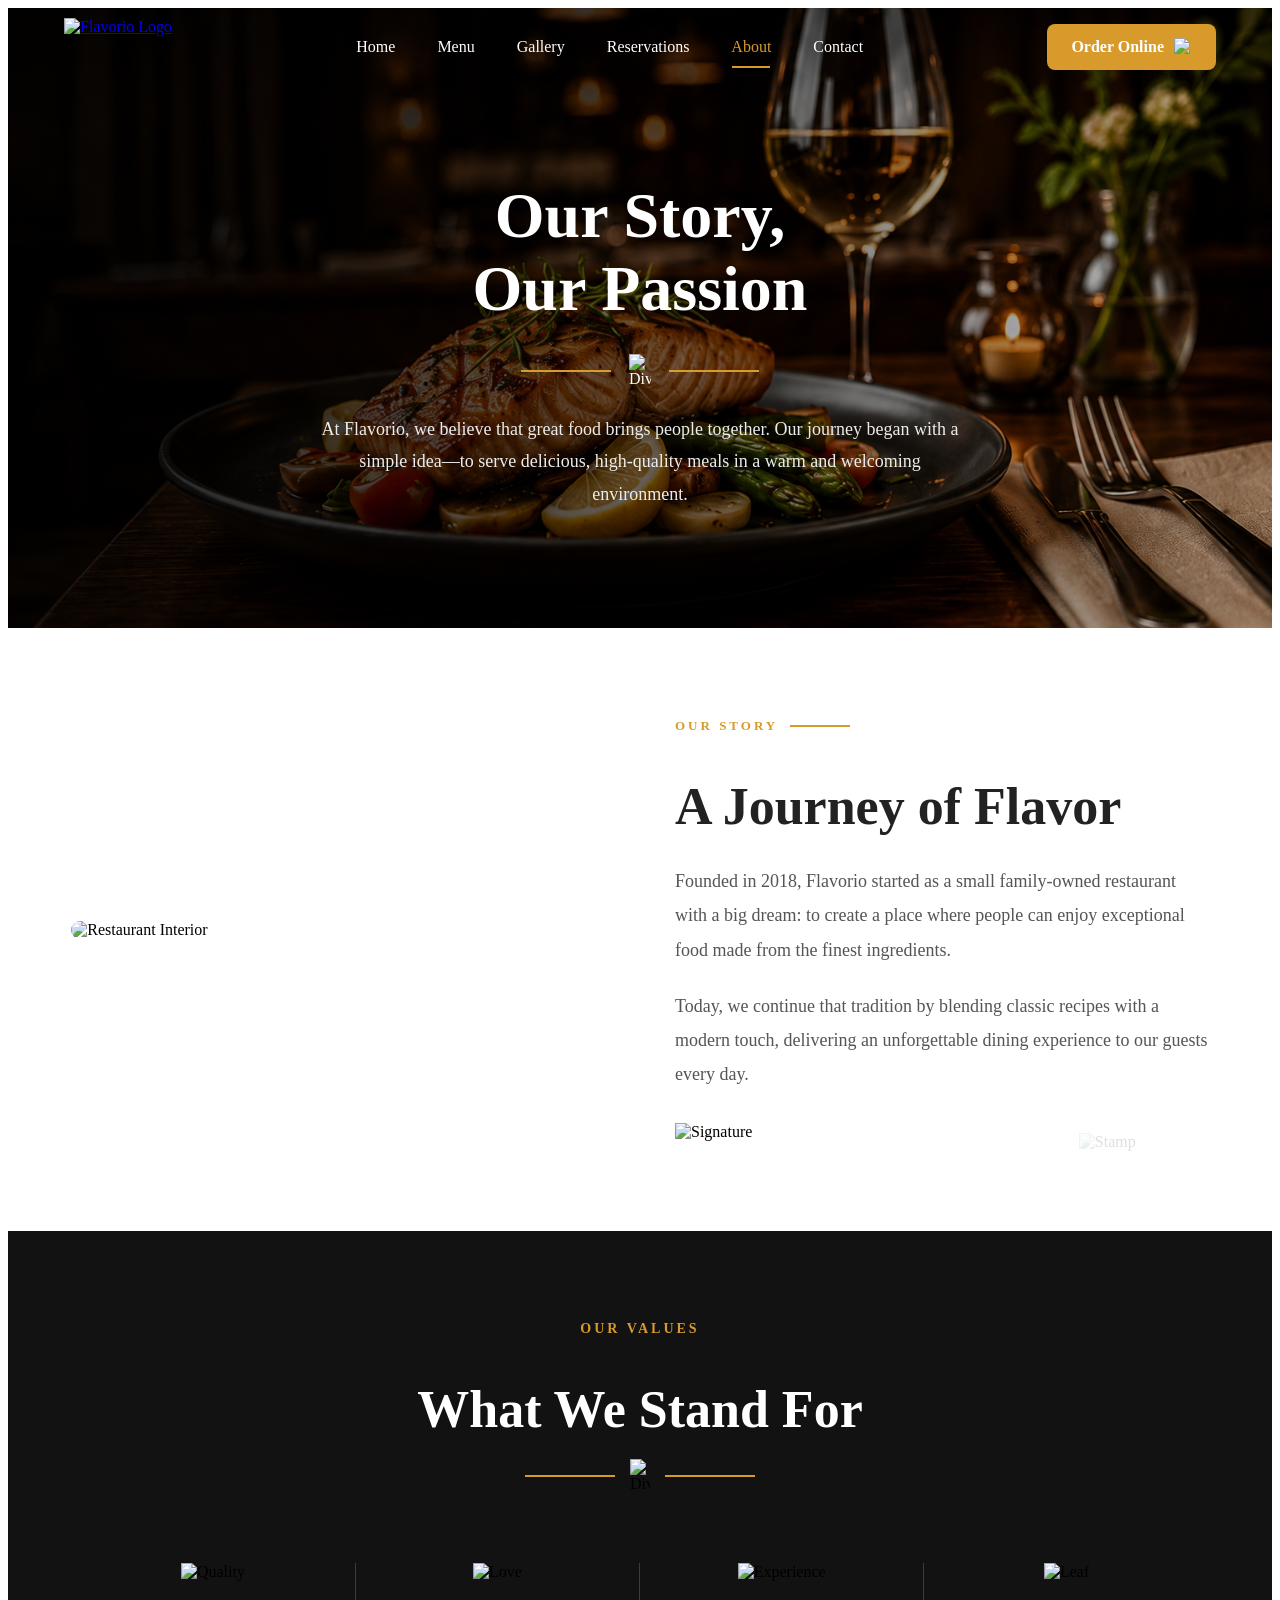
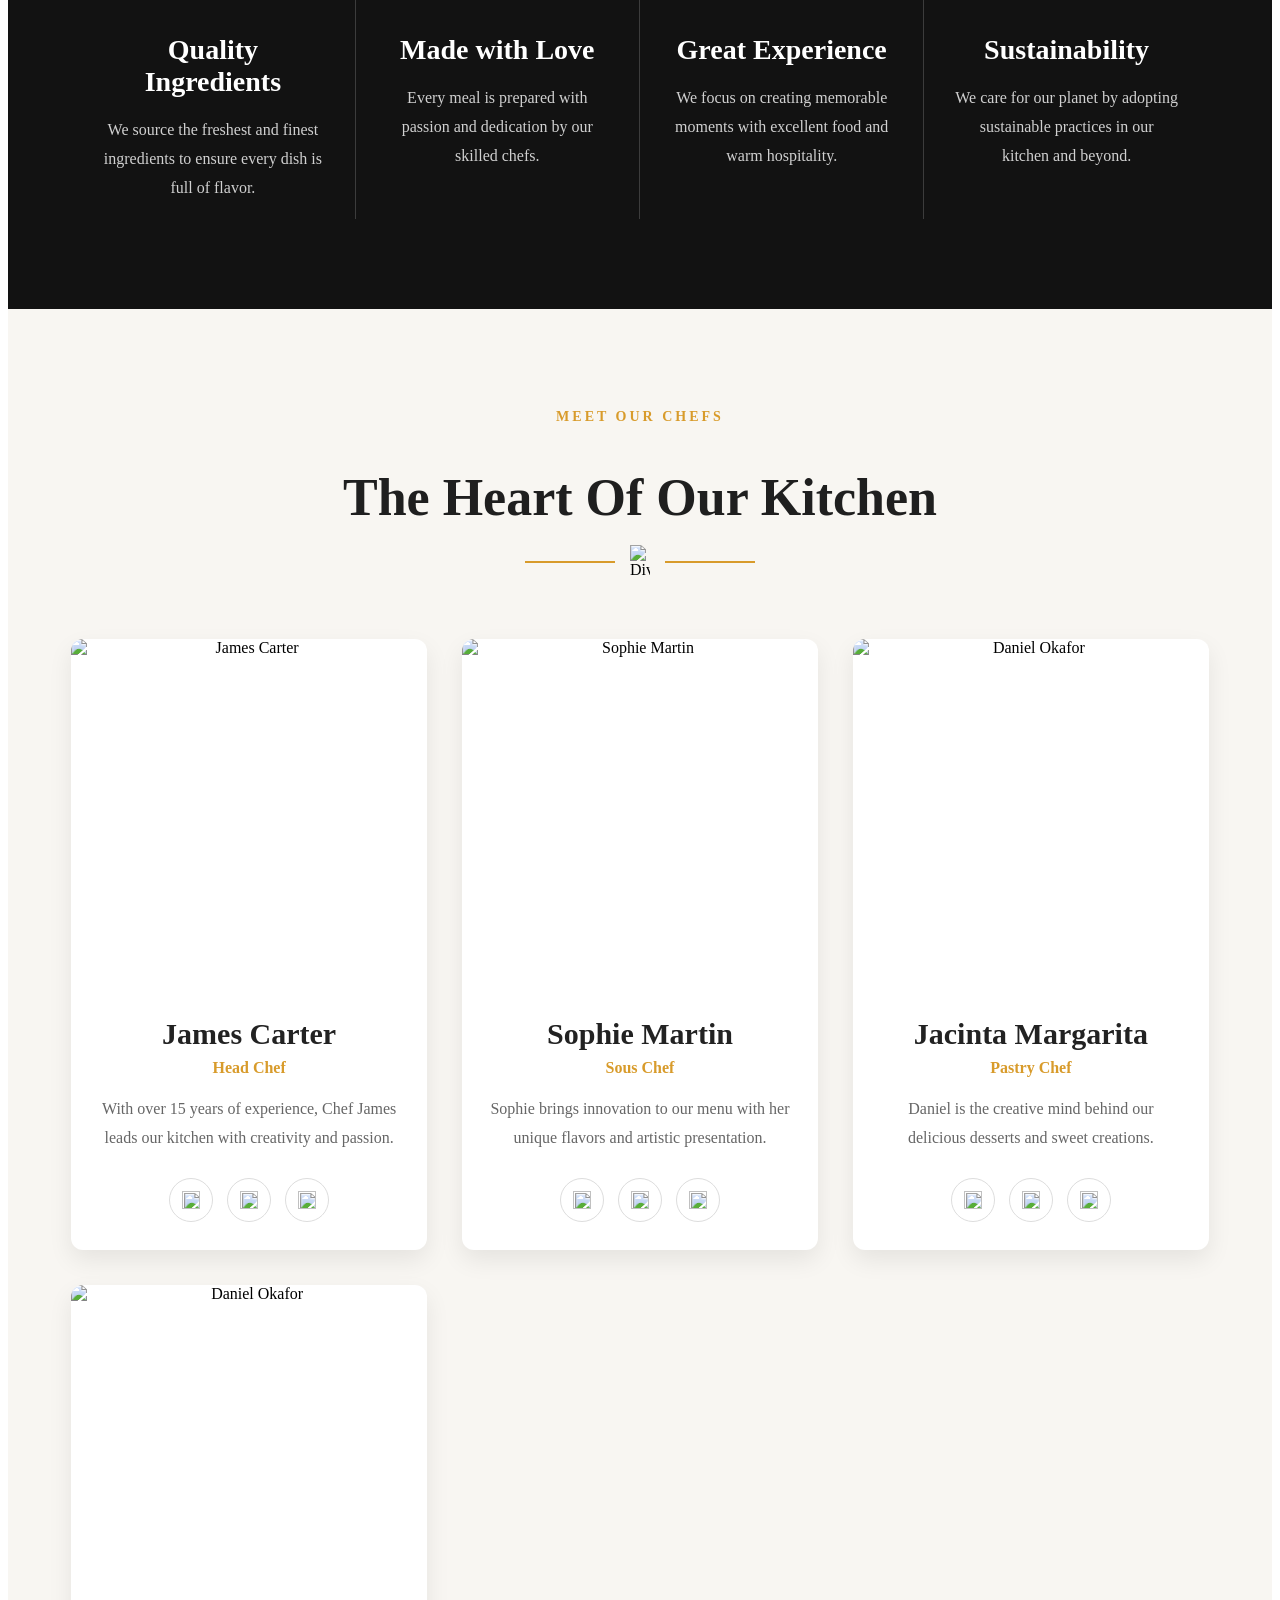
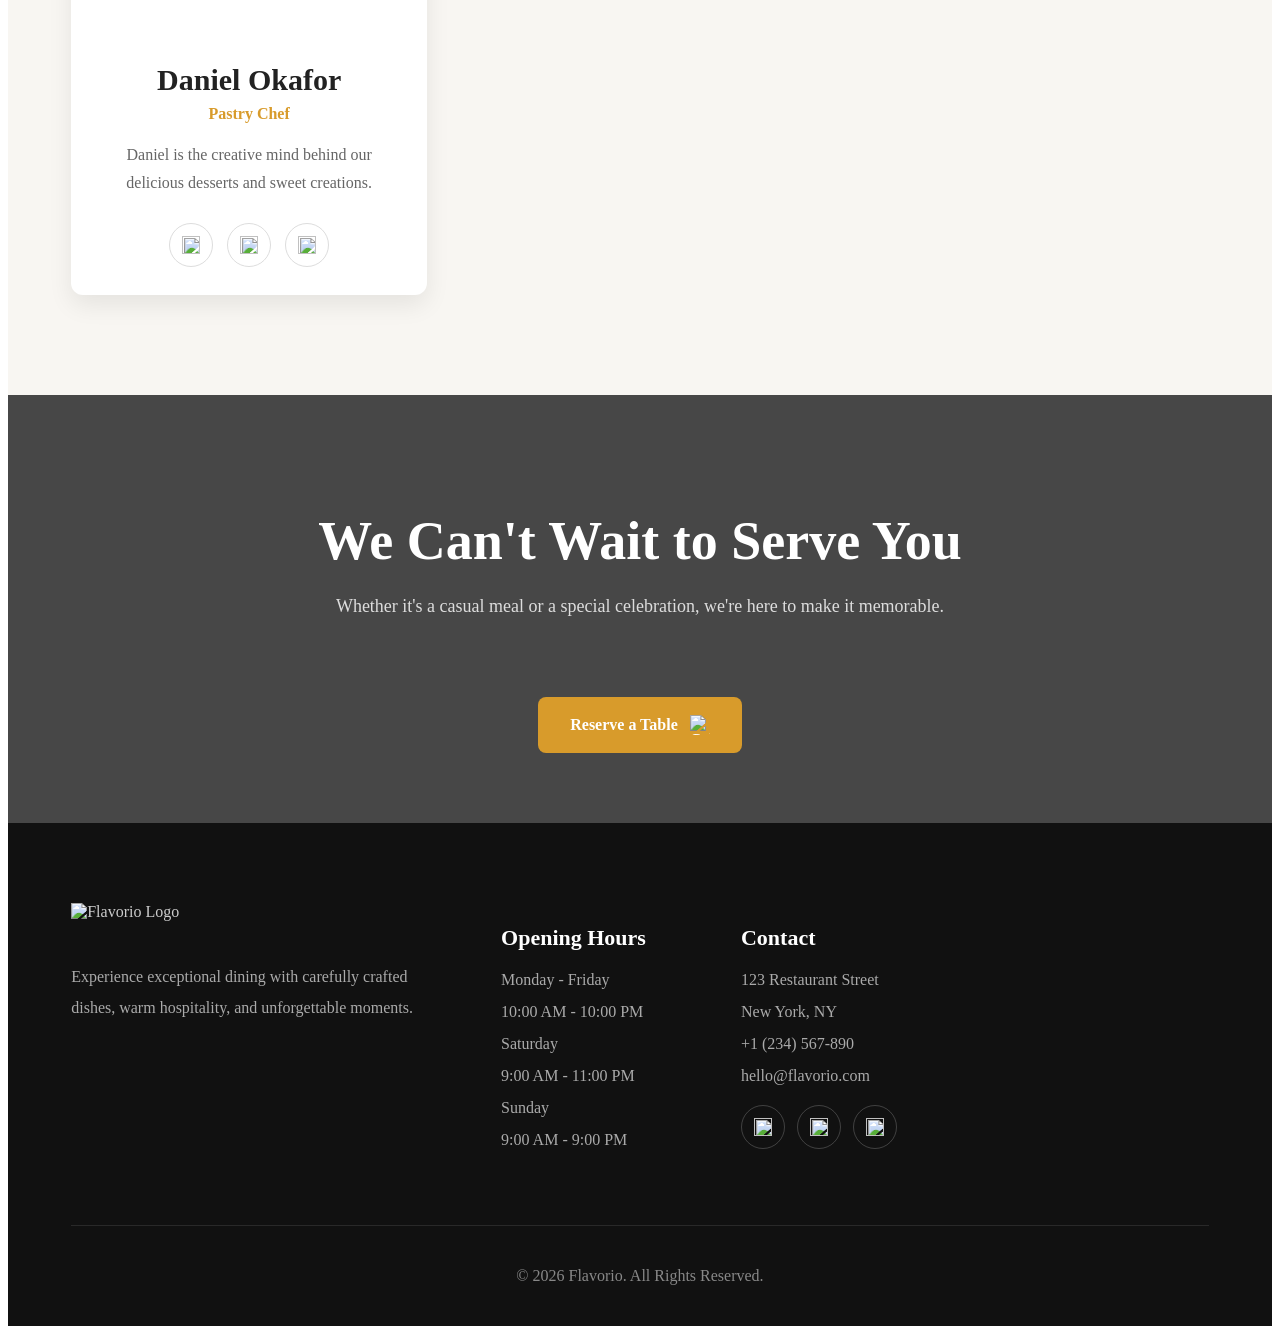
==== about.html @ da3a78e6 "Add files via upload" ====
<!DOCTYPE html>
<html>

<head>
        <meta charset="UTF-8">
        <meta name="viewport" content="width=device-width, initial-scale=1">
        <link rel="stylesheet" href="about.css"/>
        <style>
            
        </style>
        <title>About Us</title>
</head>

<body>
    <header class="header">

    <div class="container navbar">

        <a href="index.html" class="logo">
            <img src="logo.svg" alt="Flavorio Logo">

        </a>
        <nav class="nav">

            <a href="index.html">Home</a>


            <a href="menu.html">Menu</a>

            <a href="gallery.html">Gallery</a>

            <a href="reservations.html">Reservations</a>
            
                        <a href="about.html" class="active">About</a>


            <a href="contact.html">Contact</a>

        </nav>

        <a href="order.html" class="order-btn">

            <span>Order Online</span>

            <img src="bag.svg" alt="Bag">

        </a>

    </div>

</header>
        <section class="about-hero">

    <div class="about-overlay"></div>

    <div class="container about-content">

        <div class="about-text">



            <h1>
                Our Story,<br>
                Our Passion
            </h1>

            <div class="hero-divider">

                <span></span>

                <img src="fork-divider.svg" alt="Divider">

                <span></span>

            </div>

            <p>
                At Flavorio, we believe that great food brings people together.
                Our journey began with a simple idea—to serve delicious,
                high-quality meals in a warm and welcoming environment.
            </p>

        </div>

    </div>

</section>

<section class="story-section">

    <div class="container story-container">

        <div class="story-image">

            <img src="/restaurant.jpg" alt="Restaurant Interior">

        </div>

        <div class="story-content">

            <span class="story-tag">
                OUR STORY
            </span>

            <h2>
                A Journey of Flavor
            </h2>

            <p>
                Founded in 2018, Flavorio started as a small family-owned
                restaurant with a big dream: to create a place where
                people can enjoy exceptional food made from the finest
                ingredients.
            </p>

            <p>
                Today, we continue that tradition by blending classic
                recipes with a modern touch, delivering an unforgettable
                dining experience to our guests every day.
            </p>

            <img src="signature.jpg"
                 class="signature"
                 alt="Signature">

            <img src="stamp.png"
                 class="story-stamp"
                 alt="Stamp">

        </div>

    </div>

</section>

<section class="values">

    <div class="container">

        <span class="values-tag">
            OUR VALUES
        </span>

        <h2>
            What We Stand For
        </h2>

        <div class="values-divider">

            <span></span>

            <img src="fork-divider.svg" alt="Divider">

            <span></span>

        </div>

        <div class="values-grid">

            <div class="value-card">

                <img src="quality.svg" alt="Quality">

                <h3>Quality Ingredients</h3>

                <p>
                    We source the freshest and finest ingredients
                    to ensure every dish is full of flavor.
                </p>

            </div>

            <div class="value-card">

                <img src="love.svg" alt="Love">

                <h3>Made with Love</h3>

                <p>
                    Every meal is prepared with passion and
                    dedication by our skilled chefs.
                </p>

            </div>

            <div class="value-card">

                <img src="experience.svg" alt="Experience">

                <h3>Great Experience</h3>

                <p>
                    We focus on creating memorable moments
                    with excellent food and warm hospitality.
                </p>

            </div>

            <div class="value-card">

                <img src="leaf.svg" alt="Leaf">

                <h3>Sustainability</h3>

                <p>
                    We care for our planet by adopting
                    sustainable practices in our kitchen
                    and beyond.
                </p>

            </div>

        </div>

    </div>

</section>



<section class="chefs">

    <div class="container">

        <span class="section-subtitle">
            MEET OUR CHEFS
        </span>

        <h2>
            The Heart Of Our Kitchen
        </h2>

        <div class="section-divider">

            <span></span>

            <img src="fork-divider.svg" alt="Divider">

            <span></span>

        </div>

        <div class="chef-grid">

            <div class="chef-card">

                <img src="chef-1.jpg" alt="James Carter" class="chef-image">

                <div class="chef-content">

                    <h3>James Carter</h3>

                    <span class="chef-role">
                        Head Chef
                    </span>

                    <p>
                        With over 15 years of experience, Chef James
                        leads our kitchen with creativity and passion.
                    </p>

                    <div class="chef-social">

                        <a href="#">
                            <img src="facebook.svg" alt="">
                        </a>

                        <a href="#">
                            <img src="instagram.svg" alt="">
                        </a>

                        <a href="#">
                            <img src="twitter.svg" alt="">
                        </a>

                    </div>

                </div>

            </div>

            <div class="chef-card">

                <img src="chef-2.jpg" alt="Sophie Martin" class="chef-image">

                <div class="chef-content">

                    <h3>Sophie Martin</h3>

                    <span class="chef-role">
                        Sous Chef
                    </span>

                    <p>
                        Sophie brings innovation to our menu with her
                        unique flavors and artistic presentation.
                    </p>

                    <div class="chef-social">

                        <a href="#"><img src="facebook.svg" alt=""></a>

                        <a href="#"><img src="instagram.svg" alt=""></a>

                        <a href="#"><img src="twitter.svg" alt=""></a>

                    </div>

                </div>

            </div>

            <div class="chef-card">

                <img src="chef-4.jpg" alt="Daniel Okafor" class="chef-image">

                <div class="chef-content">

                    <h3>Jacinta Margarita</h3>

                    <span class="chef-role">
                        Pastry Chef
                    </span>

                    <p>
                        Daniel is the creative mind behind our delicious
                        desserts and sweet creations.
                    </p>

                    <div class="chef-social">

                        <a href="#"><img src="facebook.svg" alt=""></a>

                        <a href="#"><img src="instagram.svg" alt=""></a>

                        <a href="#"><img src="twitter.svg" alt=""></a>

                    </div>

                </div>
            </div>
                
                            <div class="chef-card">

                <img src="chef-3.jpg" alt="Daniel Okafor" class="chef-image">

                <div class="chef-content">

                    <h3>Daniel Okafor</h3>

                    <span class="chef-role">
                        Pastry Chef
                    </span>

                    <p>
                        Daniel is the creative mind behind our delicious
                        desserts and sweet creations.
                    </p>

                    <div class="chef-social">

                        <a href="#"><img src="facebook.svg" alt=""></a>

                        <a href="#"><img src="instagram.svg" alt=""></a>

                        <a href="#"><img src="twitter.svg" alt=""></a>

                    </div>

                </div>

            

            </div>

        </div>

    </div>

</section>
<section class="cta">

    <div class="container cta-content">

        <div class="cta-text">

            <h2>We Can't Wait to Serve You</h2>

            <p>
                Whether it's a casual meal or a special celebration,
                we're here to make it memorable.
            </p>

        </div>



<a href="reservation.html" class="cta-btn ">
    Reserve a Table


            <img src="calendar.svg" alt="Calendar">

        </a>

    </div>

</section>
<footer class="footer">

    <div class="container">

        <div class="footer-grid">

            <div class="footer-column">

                <img src="logo.svg" alt="Flavorio Logo" class="footer-logo">

                <p>
                    Experience exceptional dining with carefully crafted
                    dishes, warm hospitality, and unforgettable moments.
                </p>

            </div>

            <div class="footer-column">

                <h3>Opening Hours</h3>

                <ul>

                    <li>Monday - Friday</li>
                    <li>10:00 AM - 10:00 PM</li>

                    <li>Saturday</li>
                    <li>9:00 AM - 11:00 PM</li>

                    <li>Sunday</li>
                    <li>9:00 AM - 9:00 PM</li>

                </ul>

            </div>

            <div class="footer-column">

                <h3>Contact</h3>

                <ul>

                    <li>123 Restaurant Street</li>

                    <li>New York, NY</li>

                    <li>+1 (234) 567-890</li>

                    <li>hello@flavorio.com</li>

                </ul>

                <div class="footer-social">

                    <a href="#"><img src="facebook.svg" alt=""></a>

                    <a href="#"><img src="instagram.svg" alt=""></a>

                    <a href="#"><img src="twitter.svg" alt=""></a>

                </div>

            </div>

        </div>

        <div class="footer-bottom">

            <p>
                © 2026 Flavorio. All Rights Reserved.
            </p>

        </div>

    </div>

</footer>

<!-- BOOKING MODAL -->

<div class="booking-modal" id="bookingModal">

    <div class="booking-box">

        <button class="close-modal">&times;</button>

        <h2>Reserve Your Table</h2>

        <p>Reserve a table and enjoy an unforgettable dining experience.</p>

        <form>

            <div class="input-group">

                <label>Full Name</label>

                <input type="text" placeholder="Enter your name" required>

            </div>

            <div class="input-group">

                <label>Email</label>

                <input type="email" placeholder="Enter your email" required>

            </div>

            <div class="input-group">

                <label>Phone Number</label>

                <input type="tel" placeholder="Enter phone number" required>

            </div>

            <div class="double-input">

                <div class="input-group">

                    <label>Date</label>

                    <input type="date" required>

                </div>

                <div class="input-group">

                    <label>Time</label>

                    <input type="time" required>

                </div>

            </div>

            <div class="input-group">

                <label>Guests</label>

                <select required>

                    <option>1 Person</option>
                    <option>2 People</option>
                    <option>3 People</option>
                    <option>4 People</option>
                    <option>5 People</option>
                    <option>6+ People</option>

                </select>

            </div>

            <button class="reserve-btn" type="submit">

                Reserve Table

            </button>

        </form>

    </div>

</div>

<script>

const modal=document.getElementById("bookingModal");

const openBtns=document.querySelectorAll(".open-modal");

const closeBtn=document.querySelector(".close-modal");

openBtns.forEach(btn=>{

btn.addEventListener("click",function(e){

e.preventDefault();

modal.classList.add("show");

});

});

closeBtn.addEventListener("click",()=>{

modal.classList.remove("show");

});

window.addEventListener("click",function(e){

if(e.target===modal){

modal.classList.remove("show");

}

});

</script>
</body>

</html>
---- about.css ----
.about-hero{
position:relative;
height:620px;
background:url("about.jpg") center center/cover no-repeat;
display:flex;
align-items:center;
overflow:hidden;
}

.about-overlay{
position:absolute;
inset:0;
background:linear-gradient(
90deg,
rgba(0,0,0,.88) 0%,
rgba(0,0,0,.70) 35%,
rgba(0,0,0,.20) 100%
);
}

.about-content{
position:relative;
z-index:2;
max-width:1200px;
width:100%;
margin:auto;
padding:0 60px;
}

.about-text{
max-width:480px;
position: center;
color:#fff;
}

.section-tag{
display:inline-block;
letter-spacing:3px;
font-size:14px;
font-weight:700;
color:#d89b2b;
margin-bottom:18px;
}

.about-text h1{
font-family:"Playfair Display",serif;
font-size:72px;
line-height:1.02;
font-weight:700;
margin-bottom:28px;
}

.hero-divider{
display:flex;
align-items:center;
gap:14px;
margin-bottom:28px;
}

.hero-divider span{
display:block;
height:2px;
width:110px;
background:#d89b2b;
}

.hero-divider img{
width:22px;
}

.about-text p{
font-size:18px;
line-height:1.9;
color:#ececec;
max-width:450px;
}

@media(max-width:768px){

.about-hero{
height:580px;
}

.about-content{
padding:0 25px;
}

.about-text h1{
font-size:48px;
}

.hero-divider span{
width:70px;
}

.about-text p{
font-size:16px;
line-height:1.8;
}

}

.header{
position:absolute;
top:0;
left:0;
width:100%;
z-index:1000;
padding:18px 0;
}

.container{
width:90%;
max-width:1200px;
margin:auto;
}

.navbar{
display:flex;
align-items:center;
justify-content:space-between;
}

.logo img{
height:58px;
display:block;
}

.nav{
display:flex;
align-items:center;
gap:42px;
}

.nav a{
position:relative;
text-decoration:none;
font-size:16px;
font-weight:500;
color:#fff;
transition:.3s;
}

.nav a:hover{
color:#d89b2b;
}

.nav a.active{
color:#d89b2b;
}

.nav a.active::after{
content:"";
position:absolute;
left:50%;
transform:translateX(-50%);
bottom:-12px;
width:38px;
height:2px;
background:#d89b2b;
}

.order-btn{
display:flex;
align-items:center;
gap:10px;
padding:14px 24px;
background:#d89b2b;
border-radius:8px;
text-decoration:none;
color:#fff;
font-weight:600;
transition:.3s;
}

.order-btn:hover{
background:#bf861f;
}

.order-btn img{
width:18px;
height:18px;
display:block;
}

@media(max-width:900px){

.nav{
display:none;
}

.logo img{
height:50px;
}

.order-btn{
padding:12px 18px;
font-size:14px;
}

.order-btn img{
width:16px;
height:16px;
}

}

.story-section{
background:#ffffff;
padding:90px 0;
}

.story-container{
display:flex;
align-items:center;
justify-content:space-between;
gap:70px;
}

.story-image{
flex:1;
}

.story-image img{
width:100%;
display:block;
border-radius:12px;
}

.story-content{
flex:1;
position:relative;
}

.story-tag{
display:flex;
align-items:center;
gap:12px;
font-size:13px;
font-weight:700;
letter-spacing:3px;
color:#d89b2b;
margin-bottom:20px;
}

.story-tag::after{
content:"";
width:60px;
height:2px;
background:#d89b2b;
}

.story-content h2{
font-family:"Playfair Display",serif;
font-size:52px;
color:#222;
margin-bottom:28px;
}

.story-content p{
font-size:18px;
line-height:1.9;
color:#555;
margin-bottom:22px;
}

.signature{
width:220px;
margin-top:10px;
}

.story-stamp{
position:absolute;
right:10px;
bottom:-10px;
width:120px;
opacity:.12;
}

@media(max-width:900px){

.story-container{
flex-direction:column;
gap:40px;
}

.story-content{
text-align:center;
}

.story-tag{
justify-content:center;
}

.story-content h2{
font-size:38px;
}

.story-content p{
font-size:16px;
}

.story-stamp{
display:none;
}

.signature{
margin:auto;
display:block;
}

}

.values{
background:#121212;
padding:90px 0;
text-align:center;
}

.values-tag{
display:block;
font-size:14px;
font-weight:700;
letter-spacing:3px;
color:#d89b2b;
margin-bottom:15px;
}

.values h2{
font-family:"Playfair Display",serif;
font-size:52px;
color:#fff;
margin-bottom:20px;
}

.values-divider{
display:flex;
align-items:center;
justify-content:center;
gap:15px;
margin-bottom:70px;
}

.values-divider span{
width:90px;
height:2px;
background:#d89b2b;
}

.values-divider img{
width:20px;
}

.values-grid{
display:grid;
grid-template-columns:repeat(4,1fr);
}

.value-card{
padding:0 30px;
}

.value-card:not(:last-child){
border-right:1px solid rgba(255,255,255,.18);
}

.value-card img{
width:55px;
margin-bottom:25px;
}

.value-card h3{
font-family:"Playfair Display",serif;
font-size:28px;
color:#fff;
margin-bottom:18px;
}

.value-card p{
font-size:16px;
line-height:1.8;
color:#d0d0d0;
}

@media(max-width:992px){

.values-grid{
grid-template-columns:1fr 1fr;
gap:50px;
}

.value-card{
border:none !important;
}

}

@media(max-width:768px){

.values{
padding:70px 0;
}

.values h2{
font-size:38px;
}

.values-grid{
grid-template-columns:1fr;
gap:45px;
}

.value-card{
padding:0;
}

.values-divider span{
width:60px;
}

}
.chefs{
padding:100px 0;
background:#f8f6f2;
text-align:center;
}

.section-subtitle{
display:block;
color:#d89b2b;
font-size:14px;
font-weight:700;
letter-spacing:3px;
margin-bottom:12px;
}

.chefs h2{
font-family:"Playfair Display",serif;
font-size:52px;
color:#1f1f1f;
margin-bottom:18px;
}

.section-divider{
display:flex;
justify-content:center;
align-items:center;
gap:15px;
margin-bottom:60px;
}

.section-divider span{
width:90px;
height:2px;
background:#d89b2b;
}

.section-divider img{
width:20px;
}

.chef-grid{
display:grid;
grid-template-columns:repeat(3,1fr);
gap:35px;
}

.chef-card{
background:#fff;
border-radius:12px;
overflow:hidden;
box-shadow:0 10px 25px rgba(0,0,0,.08);
transition:.35s;
}

.chef-card:hover{
transform:translateY(-8px);
}

.chef-image{
width:100%;
height:320px;
object-fit:cover;
display:block;
}

.chef-content{
padding:28px;
}

.chef-content h3{
font-family:"Playfair Display",serif;
font-size:30px;
color:#222;
margin-bottom:8px;
}

.chef-role{
display:block;
font-size:16px;
font-weight:600;
color:#d89b2b;
margin-bottom:18px;
}

.chef-content p{
color:#666;
line-height:1.8;
margin-bottom:25px;
}

.chef-social{
display:flex;
justify-content:center;
gap:14px;
}

.chef-social a{
width:42px;
height:42px;
border:1px solid #ddd;
border-radius:50%;
display:flex;
align-items:center;
justify-content:center;
transition:.3s;
}

.chef-social a:hover{
background:#d89b2b;
border-color:#d89b2b;
}

.chef-social img{
width:18px;
height:18px;
}

@media(max-width:992px){

.chef-grid{
grid-template-columns:1fr 1fr;
}

}

@media(max-width:768px){

.chefs{
padding:70px 0;
}

.chefs h2{
font-size:38px;
}

.chef-grid{
grid-template-columns:1fr;
}

.chef-image{
height:280px;
}

}

.about-cta{
padding:110px 20px;
background:linear-gradient(rgba(0,0,0,.75),rgba(0,0,0,.75)),
url("cta-bg.jpg") center/cover no-repeat;
text-align:center;
}

.about-cta .container{
max-width:800px;
margin:auto;
}

.cta-tag{
display:inline-block;
color:#d89b2b;
font-size:14px;
font-weight:700;
letter-spacing:3px;
margin-bottom:20px;
}

.about-cta h2{
font-family:"Playfair Display",serif;
font-size:56px;
line-height:1.2;
color:#fff;
margin-bottom:25px;
}

.about-cta p{
font-size:18px;
line-height:1.9;
color:#ddd;
margin-bottom:45px;
}

.cta-buttons{
display:flex;
justify-content:center;
align-items:center;
gap:20px;
flex-wrap:wrap;
}

.btn-primary,
.btn-outline{
padding:16px 38px;
border-radius:6px;
font-size:16px;
font-weight:600;
text-decoration:none;
transition:.3s;
}

.btn-primary{
background:#d89b2b;
color:#fff;
}

.btn-primary:hover{
background:#bf861f;
}

.btn-outline{
border:2px solid #d89b2b;
color:#fff;
}

.btn-outline:hover{
background:#d89b2b;
}
@media(max-width:768px){

.about-cta{
padding:80px 20px;
}

.about-cta h2{
font-size:40px;
}

.about-cta p{
font-size:16px;
}

.cta-buttons{
flex-direction:column;
}

.btn-primary,
.btn-outline{
width:100%;
max-width:280px;
text-align:center;
}

}

.footer{
background:#111;
padding:80px 0 25px;
color:#ccc;
}

.footer-grid{
display:grid;
grid-template-columns:2fr 1fr 1fr 1.2fr;
gap:50px;
}

.footer-logo{
width:170px;
margin-bottom:25px;
}

.footer-column p{
line-height:1.9;
color:#aaa;
}

.footer-column h3{
color:#fff;
font-size:22px;
margin-bottom:20px;
font-family:"Playfair Display",serif;
}

.footer-column ul{
list-style:none;
padding:0;
}

.footer-column li{
margin-bottom:14px;
color:#aaa;
}

.footer-column a{
color:#aaa;
text-decoration:none;
transition:.3s;
}

.footer-column a:hover{
color:#d89b2b;
}

.footer-social{
display:flex;
gap:12px;
margin-top:20px;
}

.footer-social a{
width:42px;
height:42px;
border:1px solid rgba(255,255,255,.2);
border-radius:50%;
display:flex;
justify-content:center;
align-items:center;
transition:.3s;
}

.footer-social a:hover{
background:#d89b2b;
border-color:#d89b2b;
}

.footer-social img{
width:18px;
height:18px;
}

.footer-bottom{
margin-top:60px;
padding-top:25px;
border-top:1px solid rgba(255,255,255,.1);
text-align:center;
color:#888;
}

@media(max-width:900px){

.footer-grid{
grid-template-columns:1fr 1fr;
}

}

@media(max-width:768px){

.footer{
padding:60px 0 20px;
}

.footer-grid{
grid-template-columns:1fr;
gap:40px;
text-align:center;
}

.footer-logo{
margin:auto auto 20px;
display:block;
}

.footer-social{
justify-content:center;
}

}

.cta{
background:
linear-gradient(rgba(0,0,0,.72),rgba(0,0,0,.72)),
url("cta-bg.jpg") center center/cover no-repeat;
padding:70px 0;
}

.cta-content{
display:flex;
justify-content:space-between;
align-items:center;
gap:40px;
}

.cta-text h2{
font-family:"Playfair Display",serif;
font-size:54px;
color:#fff;
margin-bottom:15px;
}

.cta-text p{
font-size:18px;
color:#ddd;
line-height:1.8;
}

.cta-btn{
display:flex;
align-items:center;
gap:12px;
padding:18px 30px;
background:#d89b2b;
color:#fff;
text-decoration:none;
border-radius:8px;
font-weight:600;
transition:.3s;
}

.cta-btn:hover{
background:#bf861f;
transform:translateY(-2px);
}

.cta-btn img{
width:20px;
height:20px;
}

@media(max-width:768px){

.cta{
padding:55px 0;
text-align:center;
}

.cta-content{
flex-direction:column;
}

.cta-text h2{
font-size:38px;
}

.cta-text p{
font-size:16px;
}

.cta-btn{
padding:16px 28px;
}

}

.cta{
    background:
    linear-gradient(rgba(0,0,0,.72),rgba(0,0,0,.72)),
    url("cta-bg.jpg") center center/cover no-repeat;
    padding:70px 20px;
}

.cta-content{
    display:flex;
    flex-direction:column;
    justify-content:center;
    align-items:center;
    text-align:center;
}

.cta-text h2{
    font-family:"Playfair Display",serif;
    font-size:54px;
    color:#fff;
    margin-bottom:15px;
    white-space:nowrap;
}

.cta-text p{
    font-size:18px;
    color:#ddd;
    line-height:1.8;
    margin-bottom:35px;
}

.cta-btn{
    display:inline-flex;
    align-items:center;
    justify-content:center;
    gap:12px;
    padding:18px 32px;
    background:#d89b2b;
    color:#fff;
    text-decoration:none;
    border-radius:8px;
    font-weight:600;
    transition:.3s;
}

.cta-btn:hover{
    background:#bf861f;
    transform:translateY(-2px);
}

.cta-btn img{
    width:20px;
    height:20px;
}
@media (max-width:768px){

    .cta{
        padding:55px 20px;
    }

    .cta-text h2{
        font-size:38px;
        white-space:normal;
    }

    .cta-text p{
        font-size:16px;
    }

}

/*=========================
BOOKING MODAL
==========================*/

.booking-modal{

    position:fixed;

    inset:0;

    background:rgba(0,0,0,.65);

    display:flex;

    justify-content:center;

    align-items:center;

    opacity:0;

    visibility:hidden;

    transition:.35s;

    z-index:9999;

    padding:20px;

}

.booking-modal.show{

    opacity:1;

    visibility:visible;

}

.booking-box{

    width:100%;

    max-width:470px;

    background:#fff;

    border-radius:16px;

    padding:35px;

    position:relative;

    animation:popup .35s ease;

    box-shadow:0 15px 40px rgba(0,0,0,.25);

}

@keyframes popup{

    from{

        transform:translateY(30px) scale(.9);

        opacity:0;

    }

    to{

        transform:translateY(0) scale(1);

        opacity:1;

    }

}

.close-modal{

    position:absolute;

    right:18px;

    top:15px;

    border:none;

    background:none;

    font-size:32px;

    cursor:pointer;

    color:#b8860b;

}

.booking-box h2{

    text-align:center;

    color:#b8860b;

    font-family:'Cormorant Garamond',serif;

    font-size:36px;

    margin-bottom:10px;

}

.booking-box p{

    text-align:center;

    color:#666;

    margin-bottom:28px;

}

.input-group{

    display:flex;

    flex-direction:column;

    margin-bottom:18px;

}

.input-group label{

    margin-bottom:8px;

    font-weight:600;

    color:#333;

}

.input-group input,

.input-group select{

    padding:14px;

    border:1px solid #ddd;

    border-radius:8px;

    outline:none;

    font-size:15px;

    transition:.3s;

}

.input-group input:focus,

.input-group select:focus{

    border-color:#c9a227;

}

.double-input{

    display:grid;

    grid-template-columns:1fr 1fr;

    gap:15px;

}

.reserve-btn{

    width:100%;

    border:none;

    background:#c9a227;

    color:#fff;

    padding:15px;

    border-radius:8px;

    font-size:16px;

    font-weight:600;

    cursor:pointer;

    transition:.3s;

}

.reserve-btn:hover{

    background:#a57f16;

}

@media(max-width:600px){

.booking-box{

padding:25px;

}

.booking-box h2{

font-size:30px;

}

.double-input{

grid-template-columns:1fr;

}

}

.logo-info{

    margin-left:12px;

}
.logo-title{

    font-family:'Cormorant Garamond',serif;

    font-size:30px;

    line-height:30px;

    color:#ffffff;

    font-weight:400;

}

.logo-subtitle{

    display:block;

    margin-top:8px;

    color:#d89b2b;

    font-size:12px;

    font-weight:600;

    letter-spacing:5px;

}

.about-content{
    display: flex;
    justify-content: center;
    align-items: center;
    height: 100%;
    text-align: center;
}

.about-text{
    max-width: 700px;
    margin: 0 auto;
}

.about-text h1{
    font-size: 64px;
    line-height: 1.15;
    font-weight: 700;
    text-align: center;
}

.about-text p{
    max-width: 650px;
    margin: 25px auto 0;
    text-align: center;
    line-height: 1.8;
}

.hero-divider{
    display: flex;
    justify-content: center;
    align-items: center;
    gap: 18px;
    margin: 25px 0;
}

.hero-divider span{
    width: 90px;
    height: 2px;
    background: #D89B2D;
}
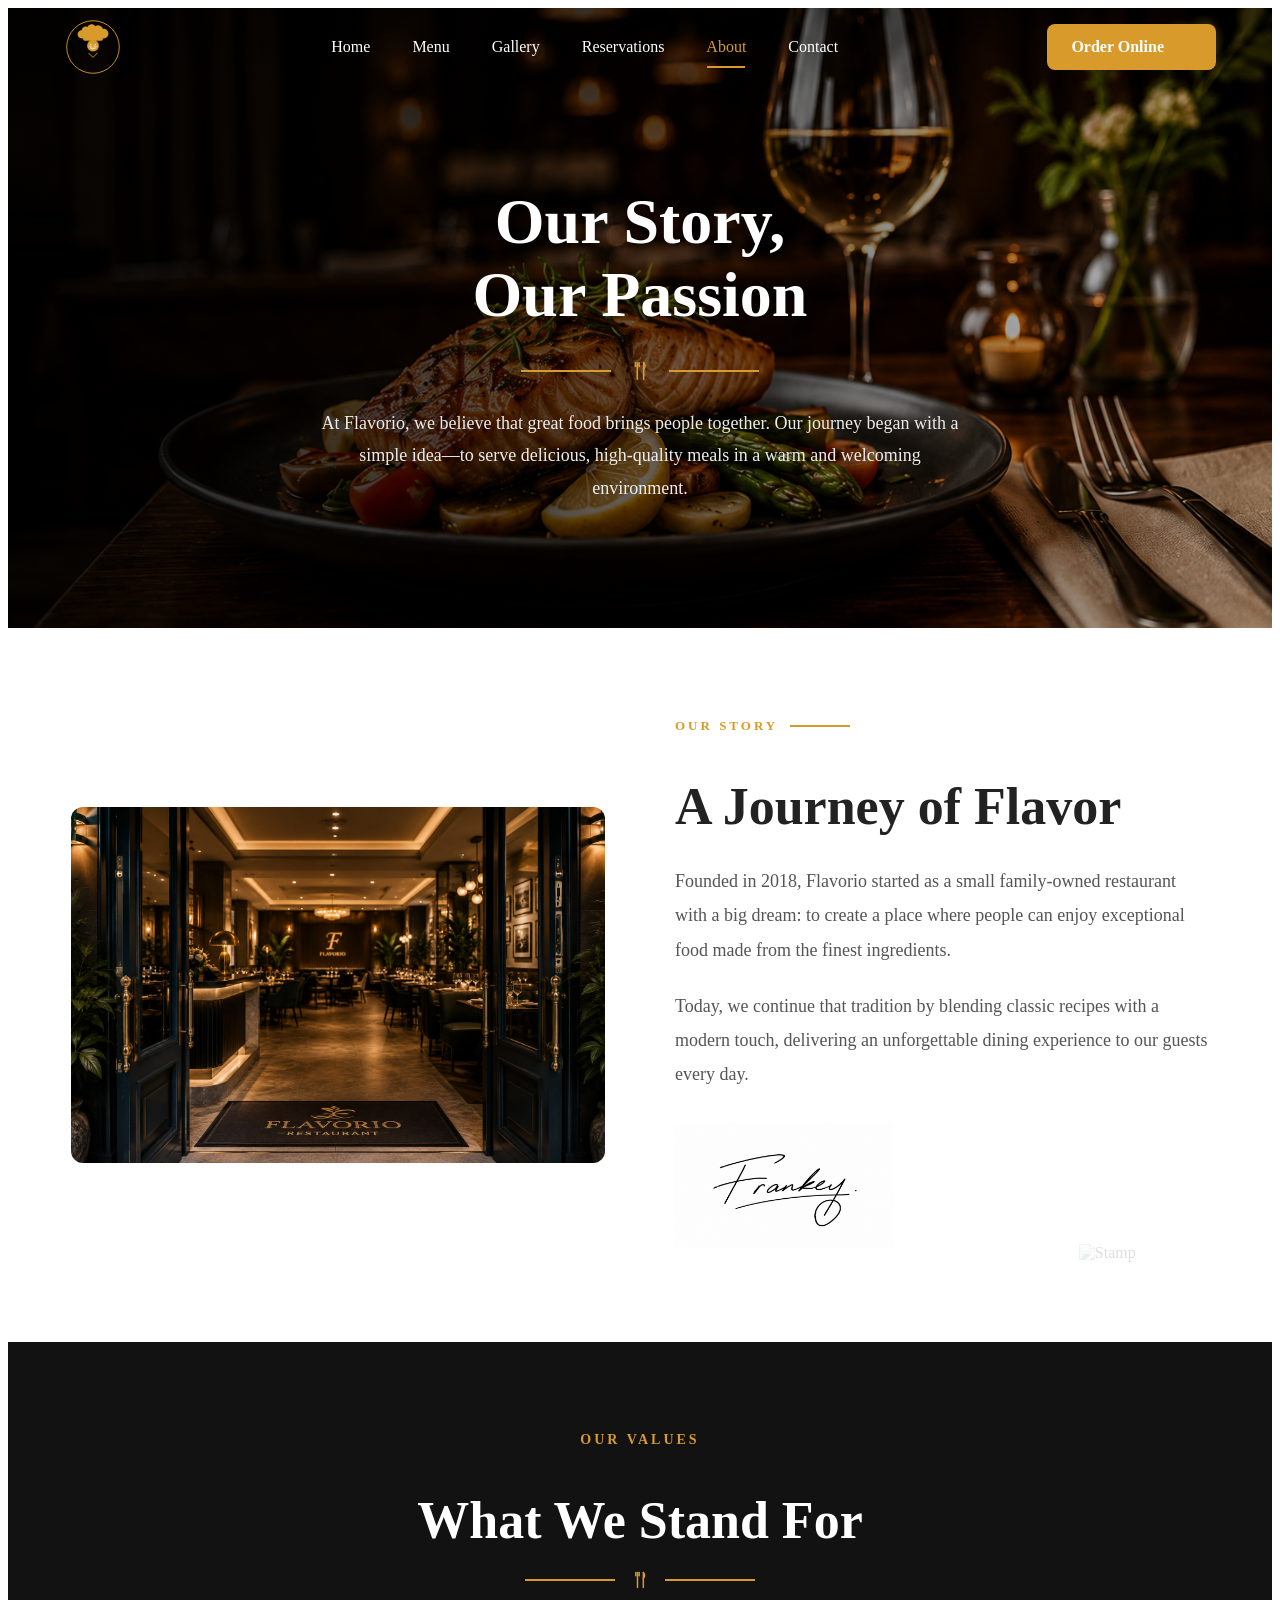
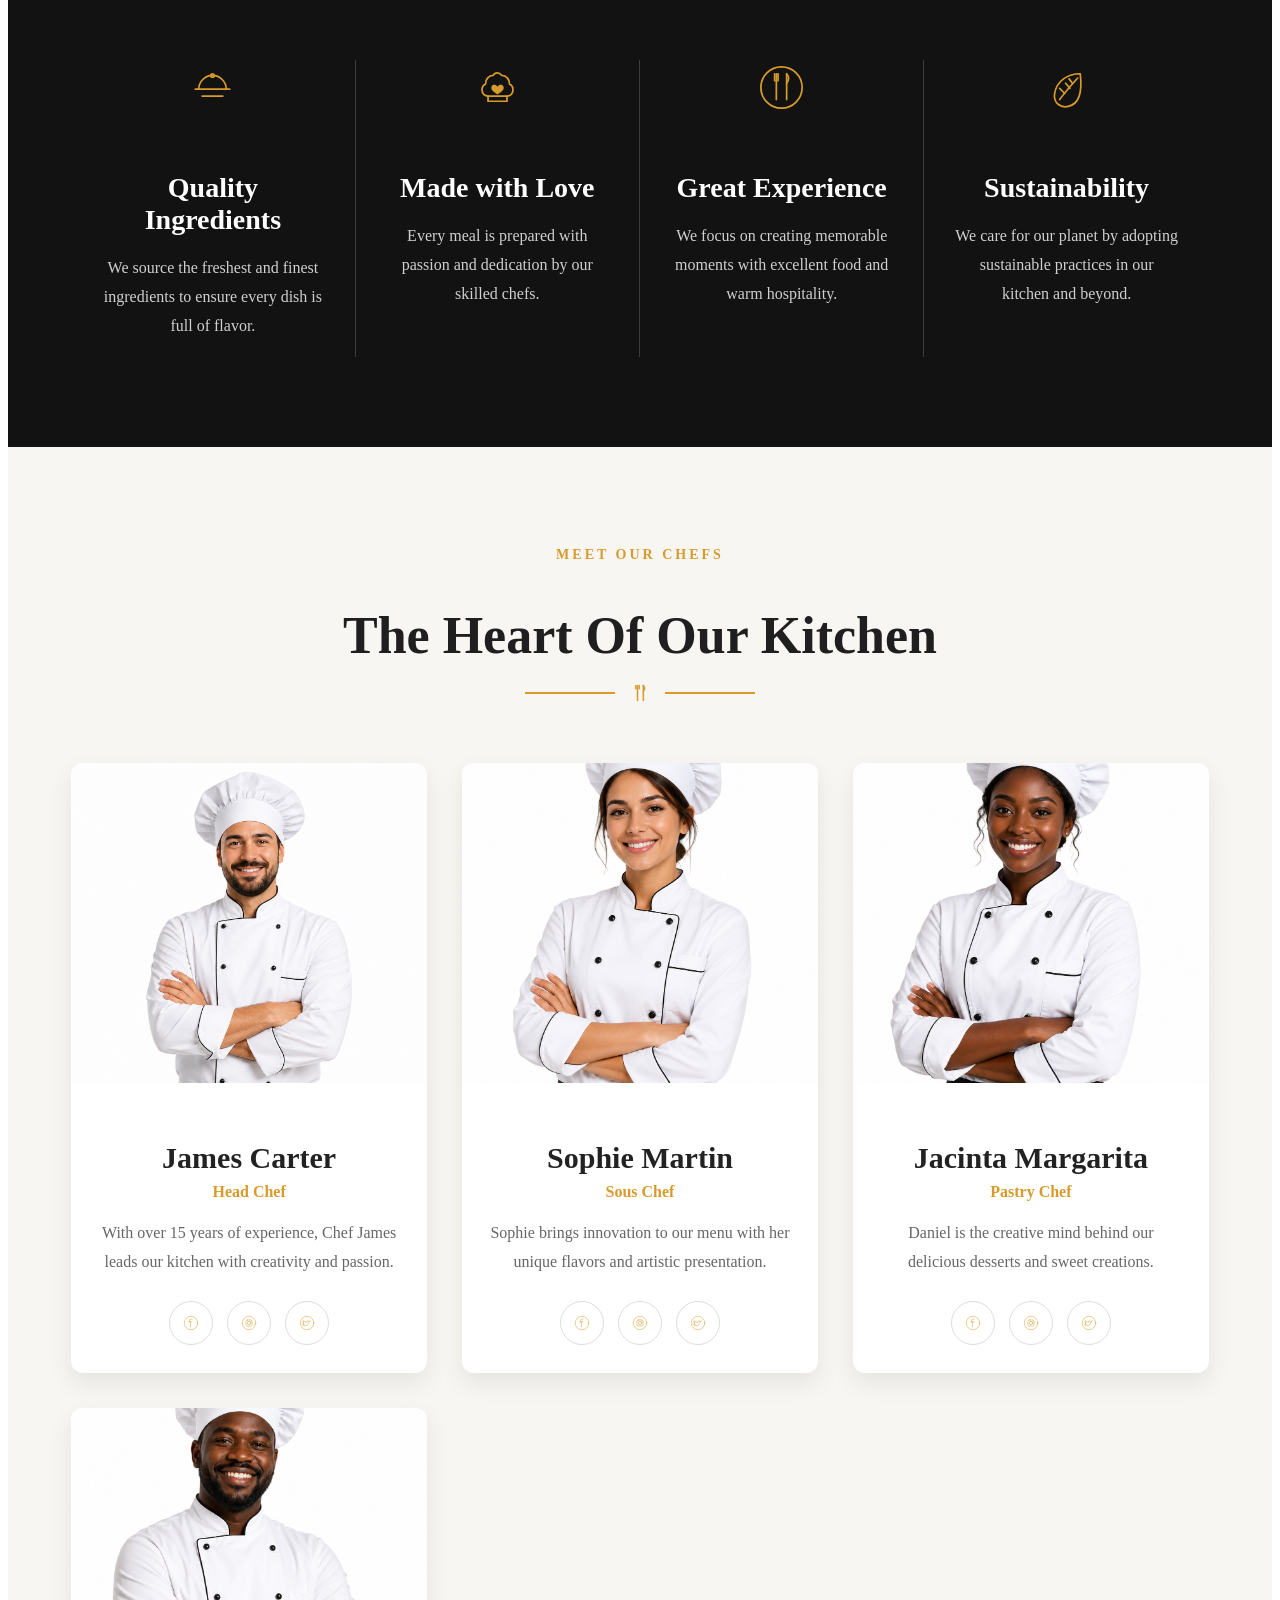
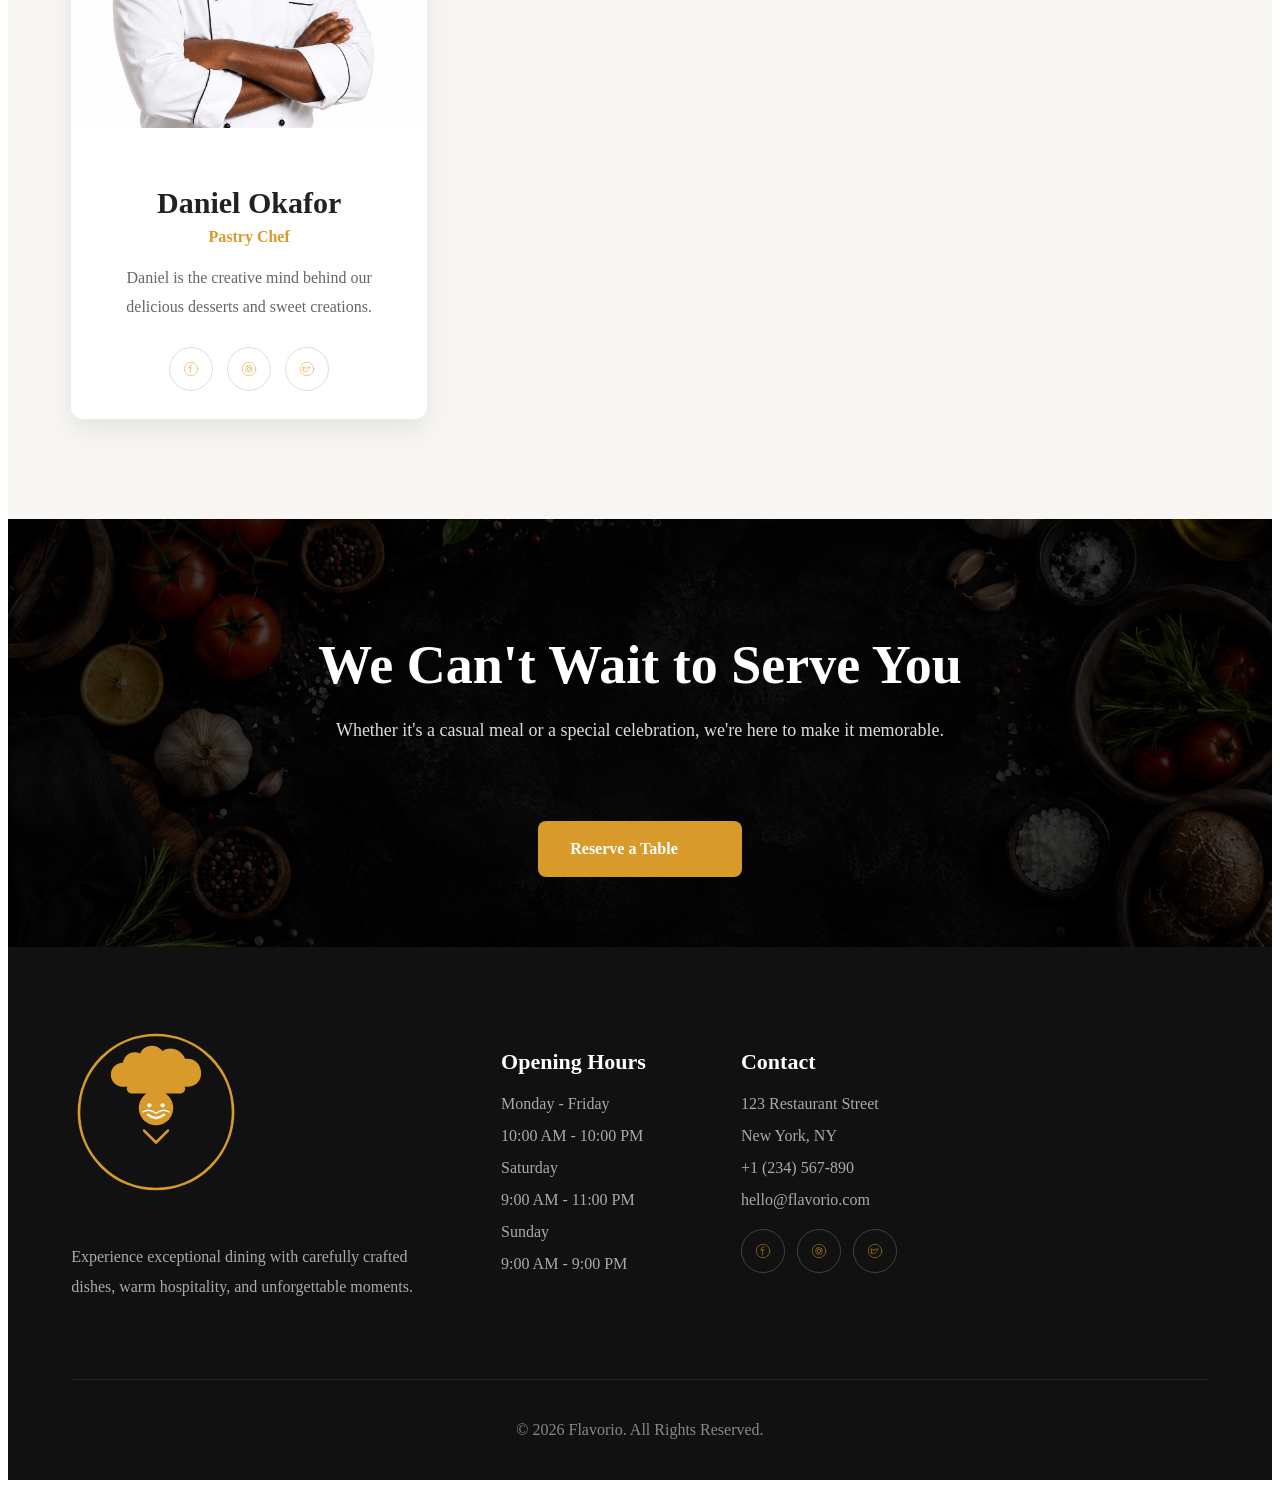
==== commit e55b6267: "Add files via upload" ====
--- a/about.html
+++ b/about.html
@@ -8,7 +8,7 @@
         <style>
             
         </style>
-        <title>About Us</title>
+        <title>Flavario-Restaurant | About Us</title>
 </head>
 
 <body>
